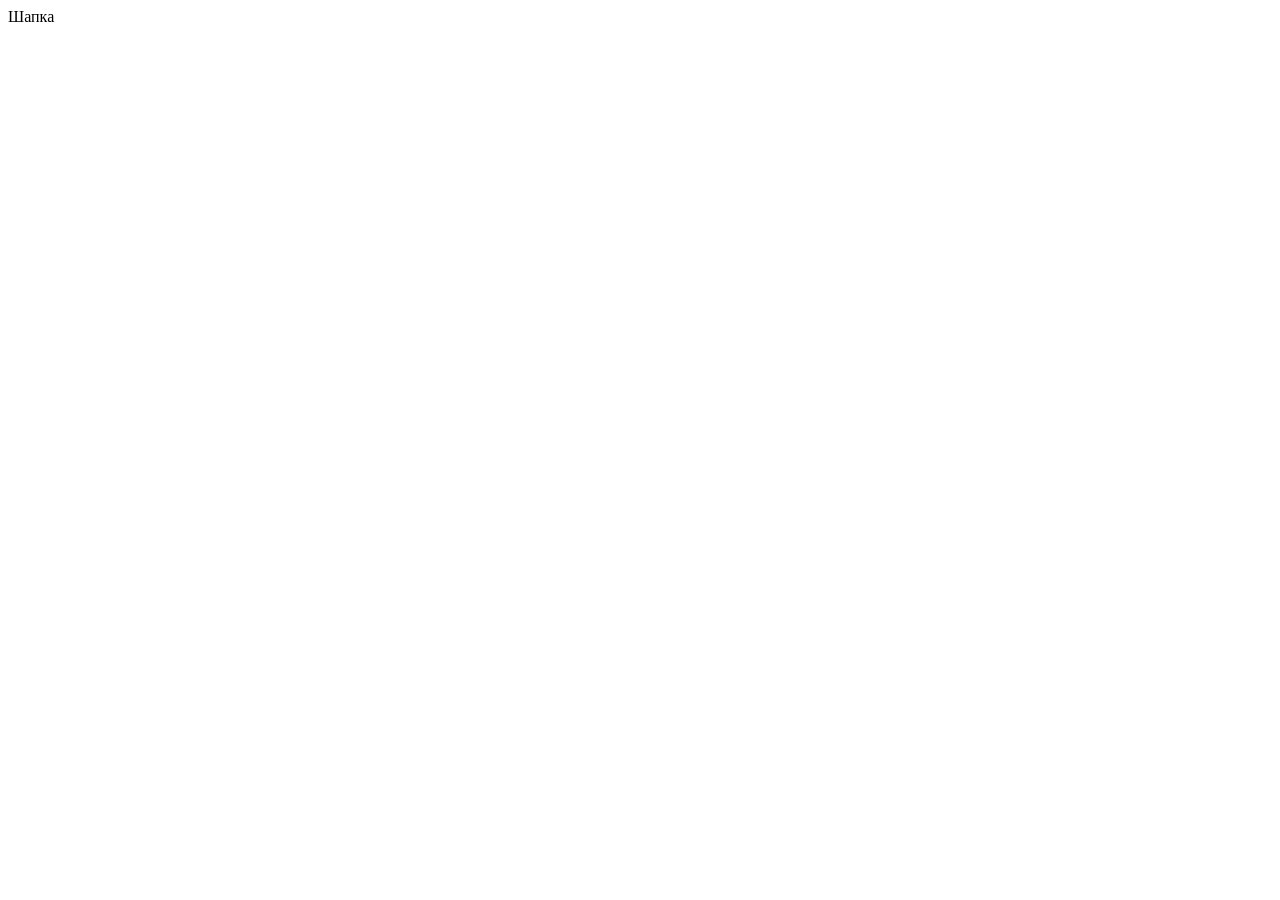
==== index.html @ 22975cb8 "Deploying to gh-pages from @ htmlacademy-adaptive/2275573-cat-energy-2@96f56afd178c882514e08b8590dfd" ====
<!DOCTYPE html><html class="page" lang="ru"><head><meta charset="UTF-8"><title>Название проекта</title><meta name="viewport" content="width=device-width,initial-scale=1"><link rel="stylesheet" href="styles/styles.css"><script src="scripts/index.js" defer="defer"></script></head><body class="page__body"><header class="header">Шапка</header></body></html>
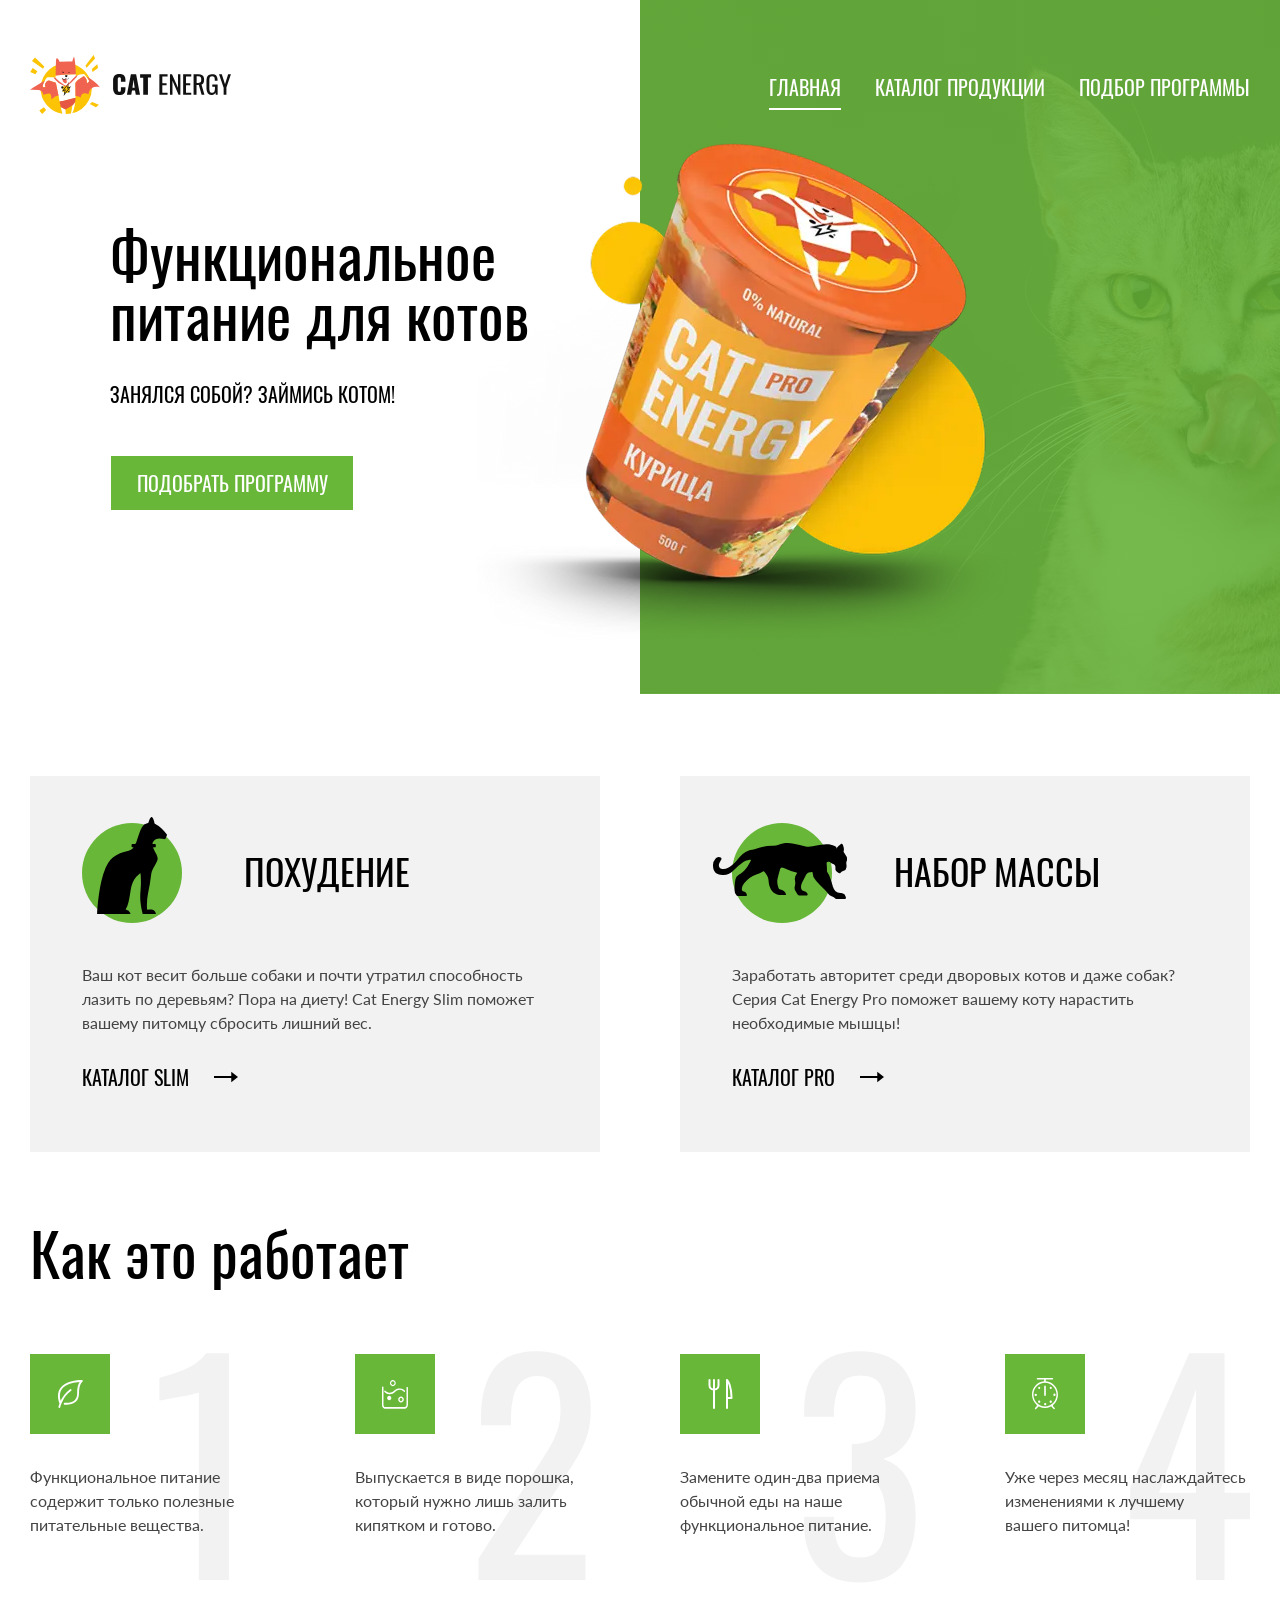
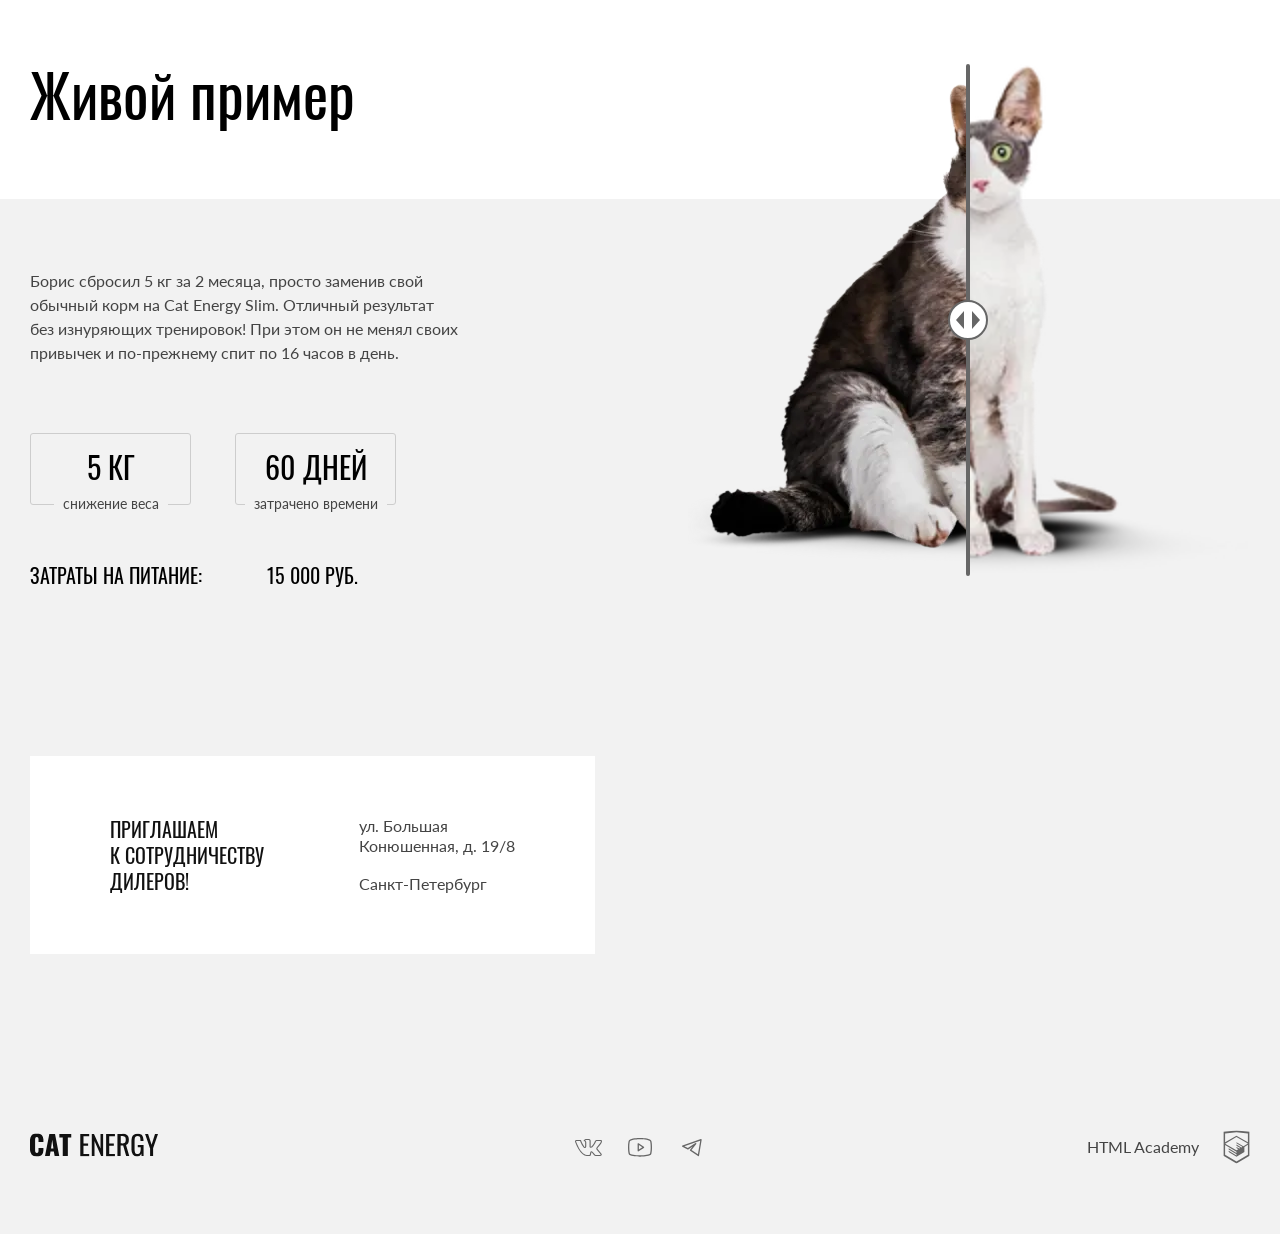
==== commit 2ee8eedc: "Deploying to gh-pages from @ htmlacademy-adaptive/2275573-cat-energy-2@a8faa66375089d0384aa6e190bd3f" ====
--- a/index.html
+++ b/index.html
@@ -1 +1 @@
-<!DOCTYPE html><html class="page" lang="ru"><head><meta charset="UTF-8"><title>Название проекта</title><meta name="viewport" content="width=device-width,initial-scale=1"><link rel="stylesheet" href="styles/styles.css"><script src="scripts/index.js" defer="defer"></script></head><body class="page__body"><header class="header">Шапка</header></body></html>+<!DOCTYPE html><html class="page" lang="ru"><head><meta charset="UTF-8"><title>Кэт энерджи</title><meta name="viewport" content="width=device-width,initial-scale=1"><link rel="icon" href="favicon.ico" type="image/x-icon"><link rel="icon" href="favicons/icon.svg" type="image/svg+xml"><link rel="apple-touch-icon" href="favicons/apple.png"><link rel="manifest" href="manifest.webmanifest"><link rel="preload" href="fonts/lato/Lato-Regular.woff2" as="font" type="font/woff2" crossorigin="anonymous"><link rel="preload" href="fonts/oswald/oswaldregular.woff2" as="font" type="font/woff2" crossorigin="anonymous"><link rel="stylesheet" href="styles/styles.css"><script src="https://api-maps.yandex.ru/2.1/?apikey=b741650d-aeca-472d-a761-ce8550b60bb1&lang=ru_RU" defer="defer"></script><script src="scripts/index.js" defer="defer"></script></head><body class="page__body"><header class="header container"><a class="header__logo logo" href="index.html" aria-current="page"><picture><source media="(min-width:1280px)" srcset="./images/logo-desktop.svg" width="70" height="59" type="image/svg+xml"><source media="(min-width:768px)" srcset="./images/logo-tablet.svg" width="60" height="50" type="image/svg+xml"><img class="logo__img" src="./images/logo-mobile.svg" width="33" height="38" alt="Логотип"></picture><picture><source media="(min-width:768px)" srcset="./images/logo-text-tablet.svg" width="101" height="18" type="image/svg+xml"><img class="logo__text" src="./images/logo-text-mobile.svg" width="101" height="18" lang="en" alt="Cat Energy"></picture></a><nav class="header__nav nav nav--nojs"><button class="nav__toggle" type="button"><span class="visually-hidden">Открыть/закрыть меню</span></button><ul class="nav__list"><li class="nav__item"><a class="nav__link nav__link--light nav__link--current" href="#">Главная</a></li><li class="nav__item"><a class="nav__link nav__link--light" href="catalog.html">Каталог продукции</a></li><li class="nav__item"><a class="nav__link nav__link--light" href="selection.html">Подбор программы</a></li></ul></nav></header><main class="page__main main"><section class="main__promo promo"><div class="promo__wrapper container"><h1 class="promo__title">Функциональное<br>питание для котов</h1><p class="promo__slogan">Занялся собой? Займись котом!</p><picture><source media="(min-width:1280px)" srcset="./images/promo/promo-desktop@1x.webp, ./images/promo/promo-desktop@2x.webp 2x" width="552" height="499" type="image/webp"><source media="(min-width:1280px)" srcset="./images/promo/promo-desktop@1x.png, ./images/promo/promo-desktop@2x.png 2x" width="552" height="499" type="image/png"><source media="(min-width:768px)" srcset="./images/promo/promo-tablet@1x.webp, ./images/promo/promo-tablet@2x.webp 2x" width="709" height="609" type="image/webp"><source media="(min-width:768px)" srcset="./images/promo/promo-tablet@1x.png, ./images/promo/promo-tablet@2x.png 2x" width="709" height="609" type="image/png"><source srcset="./images/promo/promo-mobile@1x.webp, ./images/promo/promo-mobile@2x.webp 2x" type="image/webp" width="280" height="270"><img class="promo__img" src="./images/promo/promo-mobile@1x.png" srcset="./images/promo/promo-mobile@2x.png 2x" width="280" height="270" alt="Пример продукции Cat Energy: баночка со вкусом курицы"></picture><a class="promo__link button button--primary" href="#">Подобрать программу</a></div></section><section class="main__programs programs container"><h2 class="visually-hidden">Типы программ питания</h2><ul class="programs__list"><li class="programs__item programs__item--slim"><h3 class="programs__title">Похудение</h3><p class="programs__description">Ваш кот весит больше собаки и почти утратил способность лазить по деревьям? Пора на диету! Cat Energy Slim поможет вашему питомцу сбросить лишний вес.</p><a class="programs__link" href="#">Каталог Slim</a></li><li class="programs__item programs__item--pro"><h3 class="programs__title">Набор массы</h3><p class="programs__description">Заработать авторитет среди дворовых котов и даже собак? Серия Cat Energy Pro поможет вашему коту нарастить необходимые мышцы!</p><a class="programs__link" href="#">Каталог Pro</a></li></ul></section><section class="main__features features container"><h2 class="features__title">Как это работает</h2><ul class="features__list"><li class="features__item features__item--nutrition">Функциональное питание содержит только полезные питательные вещества.</li><li class="features__item features__item--cooking">Выпускается в виде порошка, который нужно лишь залить кипятком и готово.</li><li class="features__item features__item--usage">Замените один-два приема обычной еды на наше функциональное питание.</li><li class="features__item features__item--time">Уже через месяц наслаждайтесь изменениями к лучшему вашего&nbsp;питомца!</li></ul></section><section class="main__example example"><div class="example__container container"><h2 class="example__title">Живой пример</h2><p class="example__text">Борис сбросил 5 кг за 2 месяца, просто заменив свой обычный корм на Cat Energy Slim. Отличный результат без&nbsp;изнуряющих тренировок! При этом он не менял своих привычек и по-прежнему спит по 16 часов в день.</p><div class="example__wrapper"><dl class="example__list"><div class="example__statistics-wrapper"><dt class="example__number">5 кг</dt><dd class="example__description">снижение веса</dd></div><div class="example__statistics-wrapper"><dt class="example__number">60 дней</dt><dd class="example__description">затрачено времени</dd></div></dl><p class="example__cost">Затраты на питание: <span class="example__cost-value">15 000 руб.</span></p></div><div class="example__slider slider"><div class="slider__block slider__block--before"><picture><source media="(min-width:768px)" srcset="./images/slider/before-tablet@1x.webp, ./images/slider/before-tablet@2x.webp 2x" width="560" height="512" type="image/webp"><source media="(min-width:768px)" srcset="./images/slider/before-tablet@1x.png, ./images/slider/before-tablet@2x.png 2x" width="560" height="512" type="image/png"><source srcset="./images/slider/before-mobile@1x.webp, ./images/slider/before-mobile@2x.webp 2x" type="image/webp" width="280" height="256"><img class="slider__img slider__img--before" src="./images/slider/before-mobile@1x.png" srcset="./images/slider/before-mobile@2x.png 2x" width="280" height="256" alt="Кот до начала приема Cat energy" loading="lazy"></picture></div><div class="slider__block slider__block--after"><picture><source media="(min-width:768px)" srcset="./images/slider/after-tablet@1x.webp, ./images/slider/after-tablet@2x.webp 2x" width="560" height="512" type="image/webp"><source media="(min-width:768px)" srcset="./images/slider/after-tablet@1x.png, ./images/slider/after-tablet@2x.png 2x" width="560" height="512" type="image/png"><source srcset="./images/slider/after-mobile@1x.webp, ./images/slider/after-mobile@2x.webp 2x" type="image/webp"><img class="slider__img slider__img--after" src="./images/slider/after-mobile@1x.png" srcset="./images/slider/after-mobile@2x.png 2x" width="280" height="256" alt="Кот после приема Cat energy" loading="lazy"></picture></div><button class="slider__range" type="button"><span class="visually-hidden">Ползунок слайдера</span></button></div></div></section></main><footer class="footer"><div class="footer__contacts contacts"><div class="contacts__wrapper"><h2 class="contacts__title">Приглашаем к&nbsp;сотрудничеству дилеров!</h2><address class="contacts__address">ул. Большая Конюшенная,&nbsp;д.&nbsp;19/8 <span>Санкт-Петербург</span></address></div><div class="contacts__map" id="map"><noscript><picture><source media="(min-width:1280px)" srcset="./images/maps/maps-desktop@1x.webp, ./images/maps/maps-desktop@2x.webp 2x" width="1440" height="400" type="image/webp"><source media="(min-width:1280px)" srcset="./images/maps/maps-desktop@1x.jpg, ./images/maps/maps-desktop@2x.jpg 2x" width="1440" height="400" type="image/jpeg"><source media="(min-width:660px)" srcset="./images/maps/maps-tablet@1x.webp, ./images/maps/maps-tablet@2x.webp 2x" width="768" height="400" type="image/webp"><source media="(min-width:660px)" srcset="./images/maps/maps-tablet@1x.jpg, ./images/maps/maps-tablet@2x.jpg 2x" width="768" height="400" type="image/jpeg"><source srcset="./images/maps/maps-mobile@1x.webp, ./images/maps/maps-mobile@2x.webp 2x" type="image/webp" width="320" height="362"><img class="contacts__map-img" src="./images/maps/maps-mobile@1x.jpg" srcset="./images/maps/maps-mobile@2x.jpg 2x" width="320" height="362" alt="Карта" loading="lazy"></picture></noscript></div></div><div class="footer__wrapper container"><a class="footer__logo logo" href="index.html" aria-current="page"><img class="logo__text logo__text--footer" src="./images/logo-text-mobile.svg" width="128" height="24" alt="Cat Energy"></a><ul class="footer__social social"><li class="social__item"><a class="social__link social__link--vk" href="https://vk.com/htmlacademy" target="_blank" rel="noreferrer noopener"><span class="visually-hidden">Наша группа Вконтакте</span></a></li><li class="social__item"><a class="social__link social__link--youtube" href="https://www.youtube.com/user/htmlacademyru" target="_blank" rel="noreferrer noopener"><span class="visually-hidden">Наш канал на Youtube</span></a></li><li class="social__item"><a class="social__link social__link--telegram" href="https://t.me/htmlacademy" target="_blank" rel="noreferrer noopener"><span class="visually-hidden">Наша группа Telegram</span></a></li></ul><a class="footer__developer" href="https://htmlacademy.ru/intensive/adaptive" target="_blank" rel="noreferrer noopener"><span class="footer__developer-text">HTML Academy</span></a></div></footer></body></html>
--- a/styles/styles.css
+++ b/styles/styles.css
@@ -0,0 +1 @@
+*,:before,:after{box-sizing:border-box}@font-face{font-family:Lato;font-weight:400;font-style:normal;font-display:swap;src:url(../fonts/lato/Lato-Regular.woff2)format("woff2")}@font-face{font-family:Oswald;font-weight:400;font-style:normal;font-display:swap;src:url(../fonts/oswald/oswaldregular.woff2)format("woff2")}.visually-hidden{white-space:nowrap;clip:rect(0 0 0 0);-webkit-clip-path:inset(100%);clip-path:inset(100%);border:0;width:1px;height:1px;margin:-1px;padding:0;position:absolute;overflow:hidden}.container{padding-inline:20px}@media (width>=768px){.container{padding-inline:30px}}@media (width>=1280px){.container{max-width:1280px;margin:0 auto}}@media (width>=768px){.container--inner{padding-inline:70px}}@media (width>=1280px){.container--inner{max-width:1220px;padding-inline:0}}.button{text-align:center;text-transform:uppercase;border:none;padding:10px 30px;font-family:Oswald,Arial,sans-serif;font-size:16px;line-height:20px;text-decoration:none;display:block}.button:disabled{opacity:.3;pointer-events:none}.button--primary{color:#fff;background-color:#68b738}.button--primary:hover,.button--primary:focus{background-color:#5eaa2f}.button--primary:active{color:#ffffff4d}.button--secondary{color:#444;background-color:#f2f2f2}.button--secondary:hover,.button--secondary:focus{background-color:#ebebeb}.button--secondary:active{color:#444444b3}.inner-title{color:#000;font-family:Oswald,Arial,sans-serif;font-size:36px;font-weight:400;line-height:36px}@media (width>=768px){.inner-title{font-size:60px;line-height:60px}}.title-decor{color:#000;background-color:#fff;width:-moz-fit-content;width:fit-content;padding-right:40px;font-family:Oswald,Arial,sans-serif;font-size:24px;font-weight:400;line-height:24px;position:relative}@media (width<=767px){.title-decor{box-shadow:-40px 0 #fff}}@media (width>=768px){.title-decor{padding-left:40px;font-size:32px;line-height:32px}}@media (width>=1280px){.title-decor{padding-left:0;font-size:40px;line-height:40px;box-shadow:-40px 0 #fff}}.title-decor:before{content:"";z-index:-1;background-color:#68b738;width:100vw;height:2px;position:absolute;top:50%;right:0;transform:translateY(-50%);box-shadow:100vw 0 #68b738}.page{height:100%}.page__body{color:#444;background-color:#fff;flex-direction:column;min-width:320px;min-height:100vh;margin:0 auto;font-family:Lato,Arial,sans-serif;font-size:14px;font-weight:400;line-height:18px;display:flex}.page__main{flex-grow:1}@media (width<=1279px){.page__main{overflow:hidden}}.header{padding-top:13px}@media (width>=768px){.header{justify-content:space-between;align-items:flex-start;width:100%;padding-top:27px;display:flex}}@media (width>=1280px){.header{padding-top:55px}}.header__logo{gap:56px;padding-bottom:10px;display:flex}@media (width>=768px){.header__logo{gap:13px}.header__nav{width:65%;margin-right:4px}}@media (width>=1280px){.header__nav{width:50%;margin-right:0}}@media (width<=767px){.header--inner{position:relative}.header--inner:after{content:"";background-color:#d9d9d9;width:100%;height:1px;display:block;position:absolute;bottom:-1px;left:0}}.header--inner:has(.nav--nojs):after{display:none}@media (width<=767px){.header--inner .logo__text{margin-top:5px}}.logo{align-items:center}.logo:hover,.logo:focus{opacity:.8}.logo:active{opacity:.6}.logo__img{width:33px;height:38px}@media (width>=768px){.logo__img{width:60px;height:50px}}@media (width>=1280px){.logo__img{width:70px;height:59px}}.logo__text{width:101px;height:18px}@media (width>=1280px){.logo__text{width:118px;height:21px}}.logo__text--footer{width:128px;height:24px}@media (width<=767px){.nav--nojs .nav-toggle{visibility:hidden}.nav--nojs .nav-list{display:block}}.nav__toggle{cursor:pointer;background-color:#fff;background-image:url(../icons/stack.svg#menu-open-icon);background-position:50%;background-repeat:no-repeat;border:none;width:24px;height:24px;transition:opacity .3s;position:absolute;top:20px;right:20px}.nav__toggle:hover{opacity:.7}@media (width>=768px){.nav__toggle{display:none}}.nav__toggle--active{background-image:url(../icons/stack.svg#menu-close-icon);background-size:18px 18px;top:19px;right:17px}.nav__list{width:100%;margin:0;padding:0;list-style:none;display:none}@media (width<=767px){.nav__list--opened{z-index:1;background-color:#fff;display:block;position:absolute;left:0}}@media (width>=768px){.nav__list{flex-wrap:wrap;justify-content:flex-end;gap:10px 34px;display:flex}}.nav__item{text-align:center;position:relative}@media (width<=767px){.nav__item{border-top:1px solid #e6e6e6}.nav__item:last-child{border-bottom:1px solid #e6e6e6}}.nav__link{color:#000;text-transform:uppercase;padding:21px 20px 24px;font-family:Oswald,Arial,sans-serif;font-size:20px;line-height:20px;text-decoration:none;display:block}.nav__link:hover,.nav__link:focus-within{opacity:.6}.nav__link:active{opacity:.3}@media (width>=768px){.nav__link{padding:12px 0;font-size:18px;line-height:24px}.nav__link--current:after{content:"";background-color:#68b738;width:100%;height:2px;display:block;position:absolute;bottom:2px}}@media (width>=1280px){.nav__link{color:#000;padding:17px 0 10px;font-size:20px;line-height:30px}.nav__link--light{color:#fff}.nav__link--light:after{background-color:#fff}}.main__promo{margin-bottom:20px}@media (width>=1280px){.main__promo{margin-bottom:82px}}.main__programs{margin-bottom:20px}@media (width>=768px){.main__programs{margin-bottom:45px}}@media (width>=1280px){.main__programs{margin-bottom:40px}.main__features{margin-bottom:69px}}.promo{background-image:-webkit-linear-gradient(#68b738d9 0% 100%),-webkit-image-set(url(../images/promo/promo-bg-mobile@1x.webp) 1x type("image/webp"),url(../images/promo/promo-bg-mobile@2x.webp) 2x type("image/webp"),url(../images/promo/promo-bg-mobile@1x.jpg) 1x type("image/jpeg"),url(../images/promo/promo-bg-mobile@2x.jpg) 2x type("image/jpeg")),-webkit-linear-gradient(90deg,#4f4f55 50%,#343437 100%);background-image:linear-gradient(#68b738d9 0% 100%),image-set("../images/promo/promo-bg-mobile@1x.webp" 1x type("image/webp"),"../images/promo/promo-bg-mobile@2x.webp" 2x type("image/webp"),"../images/promo/promo-bg-mobile@1x.jpg" 1x type("image/jpeg"),"../images/promo/promo-bg-mobile@2x.jpg" 2x type("image/jpeg")),linear-gradient(90deg,#4f4f55 50%,#343437 100%);background-position:0 0,top,0 0;background-repeat:no-repeat;background-size:100% 63%,320px 302px,100% 63%}@media (width>=768px){.promo{background-image:none}}@media (width>=1280px){.promo:before{content:"";z-index:-1;background-image:-webkit-linear-gradient(#68b738d9 0% 100%),-webkit-image-set(url(../images/promo/promo-bg-desktop@1x.webp) 1x type("image/webp"),url(../images/promo/promo-bg-desktop@2x.webp) 2x type("image/webp"),url(../images/promo/promo-bg-desktop@1x.jpg) 1x type("image/jpeg"),url(../images/promo/promo-bg-desktop@2x.jpg) 2x type("image/jpeg")),-webkit-linear-gradient(#313134 50%,#343438 100%);background-image:linear-gradient(#68b738d9 0% 100%),image-set("../images/promo/promo-bg-desktop@1x.webp" 1x type("image/webp"),"../images/promo/promo-bg-desktop@2x.webp" 2x type("image/webp"),"../images/promo/promo-bg-desktop@1x.jpg" 1x type("image/jpeg"),"../images/promo/promo-bg-desktop@2x.jpg" 2x type("image/jpeg")),linear-gradient(#313134 50%,#343438 100%);background-position:0 0;background-repeat:no-repeat;min-width:50%;min-height:694px;display:block;position:absolute;top:0;left:50%}}.promo__wrapper{text-align:center;padding-top:27px;position:relative}@media (width>=768px){.promo__wrapper{width:708px;margin:0 auto;padding:49px 0 505px}}@media (width>=1280px){.promo__wrapper{width:1220px;margin:0 auto;padding:96px 0 183px}}.promo__title{color:#fff;margin:0 0 25px;font-family:Oswald,Arial,sans-serif;font-size:36px;font-weight:400;line-height:36px}@media (width>=768px){.promo__title{color:#000;text-align:left;margin-bottom:40px;padding:0 90px;font-size:60px;line-height:60px}}@media (width>=1280px){.promo__title{padding:0 55% 0 80px}}.promo__slogan{color:#fff;text-transform:uppercase;margin:0 0 31px;font-family:Oswald,Arial,sans-serif;font-size:14px;line-height:14px}@media (width>=768px){.promo__slogan{color:#000;text-align:left;margin-bottom:51px;padding:0 90px;font-size:20px;line-height:20px}}@media (width>=1280px){.promo__slogan{margin-bottom:52px;padding:0 55% 0 80px}}.promo__img{object-fit:contain;width:280px;height:270px;margin:0 auto;display:block}@media (width>=768px){.promo__img{z-index:-1;width:709px;height:609px;position:absolute;bottom:-20px}}@media (width>=1280px){.promo__img{z-index:1;width:552px;height:499px;top:15px;right:221px}}.promo__link{width:100%;padding:10px 50px}@media (width>=768px){.promo__link{width:242px;margin-bottom:1px;margin-left:90px;padding:14px 25px;font-size:20px;line-height:26px}}@media (width>=1280px){.promo__link{margin-left:81px}}.programs__list{margin:0;padding:0;list-style:none}@media (width>=1280px){.programs__list{grid-template-columns:1fr 1fr;gap:80px;display:grid}}.programs__item{background-color:#f2f2f2;margin:0 auto 20px;padding:30px 20px 18px;position:relative}@media (width>=1280px){.programs__item{flex-direction:column;display:flex}}.programs__item--slim:before{content:"";background-color:#68b738;border-radius:50%;width:50px;height:50px;display:block;position:absolute}.programs__item--slim:after{content:"";background-image:url(../icons/stack.svg#cat-slim);background-position:50%;background-repeat:no-repeat;width:36px;height:50px;display:block;position:absolute}.programs__item--pro:before{content:"";background-color:#68b738;border-radius:50%;width:50px;height:50px;display:block;position:absolute}.programs__item--pro:after{content:"";background-image:url(../icons/stack.svg#cat-pro);background-position:50%;background-repeat:no-repeat;width:67px;height:28px;display:block;position:absolute}@media (width<=767px){.programs__item--slim:before{top:24px;left:20px}.programs__item--slim:after{top:21px;left:27px}.programs__item--pro:before{top:24px;left:21px}.programs__item--pro:after{top:35px;left:12px}}@media (width>=768px){.programs__item{margin:0 0 30px;padding:77px 45% 53px 53px}.programs__item--slim:before{width:200px;height:200px;top:92px;right:63px}.programs__item--slim:after{width:140px;height:194px;top:81px;right:93px}.programs__item--pro:before{width:200px;height:200px;top:91px;right:63px}.programs__item--pro:after{width:268px;height:112px;top:135px;right:29px}}@media (width>=1280px){.programs__item{margin-bottom:30px;padding:77px 61px 55px 52px}.programs__item--slim:before{width:100px;height:100px;top:47px;left:52px}.programs__item--slim:after{width:70px;height:97px;top:41px;left:67px}.programs__item--pro:before{width:100px;height:100px;top:47px;left:52px}.programs__item--pro:after{width:134px;height:56px;top:67px;left:33px}}.programs__title{color:#000;text-transform:uppercase;margin:0 0 29px;padding-left:70px;font-family:Oswald,Arial,sans-serif;font-size:24px;font-weight:400;line-height:37px}@media (width>=768px){.programs__title{margin-bottom:25px;padding:0;font-size:36px;line-height:36px}}@media (width>=1280px){.programs__title{margin-bottom:58px;padding-left:162px}}.programs__description{min-height:90px;margin-bottom:42px;position:relative}@media (width<=767px){.programs__description:after{content:"";background-color:#d9d9d9;width:100%;height:1px;position:absolute;bottom:-24px;left:0}}@media (width>=768px){.programs__description{min-height:96px;margin-bottom:50px;font-size:16px;line-height:24px}}@media (width>=1280px){.programs__description{flex-grow:1;min-height:auto;margin-bottom:27px}}.programs__link{color:#000;text-transform:uppercase;align-items:center;column-gap:17px;margin-bottom:5px;font-family:Oswald,Arial,sans-serif;font-size:16px;line-height:16px;text-decoration:none;display:flex}.programs__link:after{content:"";background-image:url(../icons/stack.svg#icon-arrow);background-position:100%;background-repeat:no-repeat;background-size:32px 12px;width:24px;height:12px;transition:width .2s;display:block}.programs__link:hover:after{width:32px}.programs__link:active{opacity:.3}.programs__link:active:after{width:32px}@media (width>=768px){.programs__link{column-gap:25px;font-size:20px;line-height:30px}}.features{padding-bottom:50px}@media (width>=768px){.features{border-bottom:1px solid #eaeaea;padding-bottom:46px}}@media (width>=1280px){.features{border-bottom:none;width:1280px;padding-bottom:0}}.features__title{color:#000;margin:0 0 39px;font-family:Oswald,Arial,sans-serif;font-size:36px;font-weight:400;line-height:40px}@media (width>=768px){.features__title{margin-bottom:32px;font-size:60px;line-height:60px}}.features__list{flex-direction:column;gap:20px;margin:0;padding:0;list-style:none;display:flex}@media (width>=768px){.features__list{counter-reset:features__item 0;grid-template-columns:49% 46%;gap:37px;display:grid}}@media (width>=1280px){.features__list{grid-template-columns:repeat(4,325px);gap:0}}.features__item{align-items:center;gap:20px;display:flex;position:relative}.features__item:before{content:"";background-color:#68b738;background-position:50%;background-repeat:no-repeat;flex-shrink:0;width:60px;height:60px;display:block}@media (width>=768px){.features__item{counter-increment:features__item 1;max-width:250px;padding-top:40px;padding-bottom:57px;font-size:16px;line-height:24px;display:block}.features__item:before{width:80px;height:80px;margin-bottom:31px}.features__item:after{content:counter(features__item);color:#f2f2f2;z-index:-1;font-family:Oswald,Arial,sans-serif;font-size:280px;line-height:280px;position:absolute;top:0;right:0}.features__item--nutrition{width:227px}.features__item--cooking{width:246px}.features__item--usage{width:247px}.features__item--time{width:249px}}.features__item--nutrition:before{background-image:url(../icons/stack.svg#icon-leaf);background-size:30px 32px}.features__item--cooking:before{background-image:url(../icons/stack.svg#icon-water);background-size:26px 29px}.features__item--usage:before{background-image:url(../icons/stack.svg#icon-eat);background-size:25px 30px}.features__item--time:before{background-image:url(../icons/stack.svg#icon-watch);background-size:26px 50px}.example{background-color:#eaeaea;padding-block:25px 40px}@media (width>=768px){.example{background-image:linear-gradient(0deg,#eaeaea 462px,#fff 462px 100%);padding-block:45px 100px}}@media (width>=1280px){.example{background-image:linear-gradient(#fff 136px,#f2f2f2 136px 100%);padding-block:0 55px}}.example__container{position:relative}.example__title{color:#000;margin:0 0 40px;font-family:Oswald,Arial,sans-serif;font-size:36px;font-weight:400;line-height:40px}@media (width>=768px){.example__title{margin-bottom:60px;font-size:60px;line-height:60px}}@media (width>=1280px){.example__title{width:50%;margin-bottom:146px}}.example__text{min-height:108px;margin:0 0 20px}@media (width>=768px){.example__text{min-height:72px;margin-bottom:55px;font-size:16px;line-height:24px}}@media (width>=1280px){.example__text{max-width:436px;margin-bottom:68px}}.example__wrapper{margin-bottom:20px}@media (width>=768px) and (width<=1279px){.example__wrapper{flex-wrap:wrap;justify-content:space-between;margin-bottom:87px;display:flex}}.example__list{text-align:center;flex-wrap:wrap;justify-content:space-between;gap:32px;width:280px;margin-bottom:10px;display:flex}@media (width>=768px){.example__list{gap:44px;width:auto;margin:0}}@media (width>=1280px){.example__list{gap:40px;width:366px;margin-bottom:42px}}.example__item{text-align:center}.example__number{color:#000;text-transform:uppercase;border:1px solid #cdcdcd;border-radius:3px;width:124px;min-height:56px;padding:14px 15px;font-family:Oswald,Arial,sans-serif;font-size:24px;line-height:24px}@media (width>=768px){.example__number{width:161px;min-height:72px;font-size:30px;line-height:37px}}.example__description{text-align:center;background-color:#eaeaea;width:min-content;margin:0 auto;padding:0 16px;font-size:12px;line-height:12px;position:relative;top:-10px}@media (width>=768px){.example__description{background-color:#fff;width:auto;max-width:145px;padding:0 9px;font-size:14px;line-height:14px;display:inline-block}}@media (width>=1280px){.example__description{background-color:#f2f2f2}}.example__cost{color:#000;text-transform:uppercase;text-align:center;width:100%;margin:0;font-family:Oswald,Arial,sans-serif;font-size:14px;line-height:20px}@media (width>=768px){.example__cost{text-align:right;width:45%;padding-top:12px;font-size:20px}}@media (width>=1280px){.example__cost{text-align:start;max-width:50%;padding:0;font-size:20px}}@media (width>=768px){.example__cost-value{margin-top:9px;display:block}}@media (width>=1280px){.example__cost-value{margin-left:60px;display:inline}}.example__slider{width:280px;height:256px;margin:0 auto;position:relative}@media (width>=768px){.example__slider{width:560px;height:512px}}@media (width>=1280px){.example__slider{position:absolute;top:1px;right:32px}}.slider__range{color:#666;background-color:currentColor;border:none;border-radius:2px;width:4px;height:100%;padding:0;transition-property:background-color,opacity;transition-duration:.2s;position:absolute;top:0;left:50%;transform:translate(-50%)}.slider__range:before{content:"";background-color:#fff;border:2px solid;border-radius:50%;width:40px;height:40px;transition-property:border-color;transition-duration:.2s;position:absolute;top:50%;left:50%;transform:translate(-50%)translateY(-50%)}.slider__range:after{content:"";cursor:grab;background-color:currentColor;width:40px;height:40px;transition-property:background-color;transition-duration:.2s;position:absolute;top:50%;left:50%;transform:translate(-50%)translateY(-50%);-webkit-mask-image:url(../icons/stack.svg#slider-icon);mask-image:url(../icons/stack.svg#slider-icon);-webkit-mask-position:50%;mask-position:50%;-webkit-mask-size:24px 18px;mask-size:24px 18px;-webkit-mask-repeat:no-repeat;mask-repeat:no-repeat}.slider__range:hover,.slider__range:focus{color:#68b738}.slider__range:active{opacity:.6}.slider__range:disabled{opacity:.5;pointer-events:none}.slider__block{position:absolute;top:0;left:0}.slider__block--before{-webkit-clip-path:inset(0 50% 0 0);clip-path:inset(0 50% 0 0)}.slider__block--after{-webkit-clip-path:inset(0 0 0 50%);clip-path:inset(0 0 0 50%)}.contacts{position:relative}@media (width>=1280px){.contacts{grid-template-rows:96px 1fr 106px;grid-template-columns:1fr 1220px 1fr;display:grid}}.contacts__wrapper{background-color:#fff;grid-template-columns:1fr 1fr;min-height:60px;padding:26px 20px;display:grid}@media (width>=768px){.contacts__wrapper{column-gap:300px;min-height:80px;padding:61px 70px}}@media (width>=1280px){.contacts__wrapper{z-index:1;grid-area:2/2/3/3;align-self:center;column-gap:86px;width:565px;padding:60px 80px}}.contacts__wrapper--inner{background-color:#f2f2f2}@media (width>=1280px){.contacts__wrapper--inner{background-color:#fff}}.contacts__title{color:#111;text-transform:uppercase;width:140px;margin:0;font-family:Oswald,Arial,sans-serif;font-size:16px;font-weight:400;line-height:20px}@media (width>=768px){.contacts__title{width:163px;font-size:20px;line-height:26px}}.contacts__address{width:140px;font-size:14px;font-style:normal;line-height:20px}@media (width>=768px){.contacts__address{text-align:right;width:165px;font-size:16px;line-height:20px}}@media (width>=1280px){.contacts__address{text-align:start}}@media (width>=768px){.contacts__address span{margin-top:18px;display:inline-block}}.contacts__map{justify-content:center;height:362px;display:flex;position:relative;overflow:hidden}@media (width>=768px){.contacts__map{min-height:400px}}@media (width>=1280px){.contacts__map{grid-area:1/1/4/4;height:auto}}.contacts__map-img{object-fit:cover;width:100%;height:100%;display:block;position:absolute;top:50%;left:0;transform:translateY(-50%)}.social{padding:0;border-top:1px solid #d9d9d9;border-bottom:1px solid #d9d9d9;flex-wrap:wrap;justify-content:center;gap:24px;margin:0;padding-block:20px;list-style:none;display:flex}@media (width>=768px){.social{border:none;padding-block:0}}.social__link{width:28px;height:22px;display:block}.social__link:before{content:"";background-color:#666;width:100%;height:100%;display:block}.social__link:hover:before,.social__link:focus:before{background-color:#68b738}.social__link:active:before{opacity:.3}.social__link--vk:before{-webkit-mask-image:url(../icons/stack.svg#icon-vk);mask-image:url(../icons/stack.svg#icon-vk)}.social__link--telegram:before{-webkit-mask-image:url(../icons/stack.svg#icon-telegram);mask-image:url(../icons/stack.svg#icon-telegram)}.social__link--youtube:before{-webkit-mask-image:url(../icons/stack.svg#icon-youtube);mask-image:url(../icons/stack.svg#icon-youtube)}.footer{background-color:#f2f2f2}.footer__wrapper{padding-block:40px}@media (width>=768px){.footer__wrapper{flex-wrap:wrap;justify-content:space-between;align-items:center;min-height:38px;padding-block:57px;display:flex}}@media (width>=1280px){.footer__wrapper{padding-block:70px}}.footer__logo{width:128px;margin:0 auto 15px;display:block}@media (width>=768px){.footer__logo{margin:0 35px 0 0}}.footer__social{margin-bottom:19px}@media (width>=768px){.footer__social{max-width:250px;margin-bottom:0}}.footer__developer{color:inherit;flex-wrap:wrap;justify-content:space-between;align-items:center;width:100%;text-decoration:none;display:flex}@media (width>=768px){.footer__developer{width:163px}}.footer__developer:after{content:"";background-color:#666;width:27px;height:34px;display:block;-webkit-mask-image:url(../icons/stack.svg#logo-htmlacademy);mask-image:url(../icons/stack.svg#logo-htmlacademy)}.footer__developer:hover:after,.footer__developer:focus:after{background-color:#68b738}.footer__developer:active{opacity:.3}.footer__developer-text{font-size:16px;line-height:20px}.catalog__title{margin-block:28px 42px}@media (width>=768px){.catalog__title{margin-block:50px 166px}}@media (width>=1280px){.catalog__title{margin-block:60px 165px}}.catalog__list{margin:0;padding:0;list-style:none}@media (width>=768px){.catalog__list{grid-template-columns:1fr 1fr;gap:142px 58px;display:grid}}@media (width>=1280px){.catalog__list{grid-template-columns:repeat(4,1fr);gap:146px 80px}}.card{display:grid;position:relative}.card:after{content:"";z-index:-1;border:1px solid #cdcdcd;position:absolute;inset:-1px -50px 0}.card__link-img{justify-content:center;align-items:center;height:107px;transition:all .3s;display:flex}.card__link-img:hover .card__img{transform:scale(1.1)}.card__link-img:active .card__img{opacity:.3}@media (width>=768px){.card__link-img{height:210px}}.card__img{max-width:100%;height:auto}.card__link{text-decoration:none}.card__link:hover,.card__link:focus{opacity:.6}.card__link:active{opacity:.3}.card__title{color:#222;text-transform:uppercase;margin-top:0;font-family:Oswald,Arial,sans-serif;font-size:16px;font-weight:400;line-height:20px}@media (width>=768px){.card__title{font-size:20px;line-height:24px}}.card__details{margin:0;font-size:12px}@media (width>=768px){.card__details{font-size:16px;line-height:20px}}.card__details-block{justify-content:space-between;display:flex}.card__details-desc{margin-left:0}@media (width>=768px){.card__details-desc{margin-right:2px}}@media (width>=1280px){.card__details-desc{margin-right:1px}}.card__button{grid-column:-1/1}@media (width>=768px){.card__button{grid-column:auto}}.card--block{grid-template-columns:1fr 1fr;padding-block:21px 25px}@media (width>=768px){.card--block{background-color:#f2f2f2;grid-template-columns:1fr;padding:0 37px 40px 36px}}@media (width>=1280px){.card--block{padding:0 38px 39px}}.card--block:after{border:1px solid #ebebeb}@media (width>=768px){.card--block:after{display:none}.card--block .card__link-img{margin-top:-70px;margin-bottom:20px}}@media (width>=1280px){.card--block .card__link-img{margin-bottom:12px}}.card--block .card__title{max-width:95px;margin-bottom:14px;font-weight:400}@media (width>=768px){.card--block .card__title{text-align:center;margin-inline:auto;max-width:130px;margin-bottom:20px}}@media (width>=1280px){.card--block .card__title{margin-bottom:25px}}.card--block .card__details{line-height:16px}@media (width>=768px){.card--block .card__details{grid-template-rows:32px 32px 32px;line-height:20px;display:grid}}@media (width>=1280px){.card--block .card__details{grid-template-rows:30px 34px 33px}}@media (width>=768px){.card--block .card__details-block{border-bottom:1px solid #cdcdcd;margin-bottom:7px}}@media (width>=1280px){.card--block .card__details-block{margin-bottom:5px}}.card--block .card__button{align-self:end;margin-top:16px}@media (width>=768px){.card--block .card__button{margin-top:25px}}@media (width>=1280px){.card--block .card__button{margin-top:28px}}.card--special{text-align:center;padding-block:25px}@media (width>=768px){.card--special{grid-template-rows:auto 1fr auto;padding:50px 37px 40px}}.card--special:before{content:"";margin-inline:auto;background-image:url(../icons/stack.svg#icon-plus);width:30px;height:30px;margin-bottom:23px;display:inline-block}@media (width>=768px){.card--special:before{width:60px;height:60px;margin-bottom:49px}}@media (width>=1280px){.card--special:before{margin-bottom:40px}}.card--special:after{border:1px solid #cdcdcd}@media (width>=768px){.card--special:after{border:2px solid #f2f2f2;inset-inline:0}.card--special .card__content{max-width:170px;margin-inline:auto}.card--special .card__details{line-height:18px}}.card--special .card__title{margin-bottom:8px}@media (width>=768px){.card--special .card__title{margin-bottom:23px}}@media (width>=1280px){.card--special .card__title{margin-bottom:26px}}.card--special .card__button{margin-top:19px}.card--line{row-gap:15px;padding-block:12px 19px}@media (width>=768px){.card--line{padding:26px 39px 28px}}@media (width>=1280px){.card--line{grid-template-columns:1fr 244px;column-gap:20px;padding:16px 0;display:grid}}.card--line:after{border-inline-color:#0000;inset-inline:0}@media (width>=768px){.card--line:after{border:1px solid #cdcdcd}}@media (width>=1280px){.card--line:after{border-inline:none}}@media (width>=768px){.card--line .card__content{justify-content:space-between;align-items:baseline;display:flex}}@media (width>=1280px){.card--line .card__content{margin-top:9px}}.card--line .card__title{margin-bottom:10px}@media (width>=768px){.card--line .card__title{line-height:20px}}.card--line .card__details{font-size:14px;line-height:14px}@media (width>=768px){.card--line .card__details{text-align:right;grid-template-columns:1fr 51px;justify-items:end;gap:39px;font-size:16px;line-height:20px;display:grid}}@media (width>=1280px){.card--line .card__details{text-align:left;grid-template-columns:1fr 61px;justify-items:start;width:306px}}.additional{padding-block:24px 41px}@media (width>=768px){.additional{padding-block:73px 79px}}@media (width>=1280px){.additional{padding-block:71px 96px}.additional__content{grid-template-columns:1fr 245px;column-gap:80px;display:grid}}.additional__list{margin:0 0 35px;padding:0;list-style:none}@media (width>=768px){.additional__list{margin-bottom:70px}}@media (width>=1280px){.additional__list{margin-bottom:0}}.additional__title{margin-block:0 36px}@media (width>=768px){.additional__title{margin-bottom:81px}}@media (width>=1280px){.additional__title{margin-bottom:80px}}.additional__promo{text-align:center;color:#fff;background-color:#68b738;background-image:-webkit-linear-gradient(#68b738d9,#68b738d9),-webkit-image-set(url(../images/additional/additional-bg-mobile@1x.webp) 1x type("image/webp"),url(../images/additional/additional-bg-mobile@1x.jpg) 1x type("image/jpeg"),url(../images/additional/additional-bg-mobile@2x.webp) 2x type("image/webp"),url(../images/additional/additional-bg-mobile@2x.jpg) 2x type("image/jpeg")),-webkit-linear-gradient(90deg,#515055,#403f44);background-image:linear-gradient(#68b738d9,#68b738d9),image-set("../images/additional/additional-bg-mobile@1x.webp" 1x type("image/webp"),"../images/additional/additional-bg-mobile@1x.jpg" 1x type("image/jpeg"),"../images/additional/additional-bg-mobile@2x.webp" 2x type("image/webp"),"../images/additional/additional-bg-mobile@2x.jpg" 2x type("image/jpeg")),linear-gradient(90deg,#515055,#403f44);background-position:50%;background-repeat:no-repeat;background-size:cover;margin:0;padding:58px 58px 43px;font-size:16px;line-height:20px;display:block;position:relative}@media (width>=768px){.additional__promo{background-image:-webkit-linear-gradient(#68b738d9,#68b738d9),-webkit-image-set(url(../images/additional/additional-bg-tablet@1x.webp) 1x type("image/webp"),url(../images/additional/additional-bg-tablet@1x.jpg) 1x type("image/jpeg"),url(../images/additional/additional-bg-tablet@2x.webp) 2x type("image/webp"),url(../images/additional/additional-bg-tablet@2x.jpg) 2x type("image/jpeg")),-webkit-linear-gradient(90deg,#515055,#403f44);background-image:linear-gradient(#68b738d9,#68b738d9),image-set("../images/additional/additional-bg-tablet@1x.webp" 1x type("image/webp"),"../images/additional/additional-bg-tablet@1x.jpg" 1x type("image/jpeg"),"../images/additional/additional-bg-tablet@2x.webp" 2x type("image/webp"),"../images/additional/additional-bg-tablet@2x.jpg" 2x type("image/jpeg")),linear-gradient(90deg,#515055,#403f44);justify-content:space-between;align-items:center;padding:60px 125px 60px 79px;display:flex}}@media (width>=1280px){.additional__promo{background-image:-webkit-linear-gradient(#68b738d9,#68b738d9),-webkit-image-set(url(../images/additional/additional-bg-desktop@1x.webp) 1x type("image/webp"),url(../images/additional/additional-bg-desktop@1x.jpg) 1x type("image/jpeg"),url(../images/additional/additional-bg-desktop@2x.webp) 2x type("image/webp"),url(../images/additional/additional-bg-desktop@2x.jpg) 2x type("image/jpeg")),-webkit-linear-gradient(90deg,#515055,#403f44);background-image:linear-gradient(#68b738d9,#68b738d9),image-set("../images/additional/additional-bg-desktop@1x.webp" 1x type("image/webp"),"../images/additional/additional-bg-desktop@1x.jpg" 1x type("image/jpeg"),"../images/additional/additional-bg-desktop@2x.webp" 2x type("image/webp"),"../images/additional/additional-bg-desktop@2x.jpg" 2x type("image/jpeg")),linear-gradient(90deg,#515055,#403f44);padding:55px 42px 43px;display:block}}.additional__promo:before{content:"";background:currentColor;width:78px;height:80px;margin-inline:auto;display:block;-webkit-mask-image:url(../icons/stack.svg#icon-gift);mask-image:url(../icons/stack.svg#icon-gift)}@media (width>=768px){.additional__promo:before{margin-inline:0}}@media (width>=1280px){.additional__promo:before{margin-inline:auto;margin-bottom:50px}}.additional__promo-text{margin-top:47px;display:block}@media (width>=768px){.additional__promo-text{text-align:left;align-items:center;max-width:161px;margin-top:0}}@media (width>=1280px){.additional__promo-text{text-align:center}}.subscription{padding-bottom:40px;position:relative}@media (width>=768px){.subscription{padding-bottom:80px}}@media (width>=1280px){.subscription{padding-bottom:104px}}.subscription__title{margin:0 0 32px}@media (width>=768px){.subscription__title{margin-bottom:66px}}@media (width>=1280px){.subscription__title{margin-bottom:73px}}.subscription__text{color:#000;text-align:center;margin:0 0 24px;font-family:Oswald,Arial,sans-serif;font-size:16px;line-height:24px}@media (width>=768px){.subscription__text{max-width:90%;margin-inline:auto;font-size:24px;line-height:32px}.subscription__form{padding:0 38px}.form{justify-content:center;display:flex}}.form__input{text-transform:uppercase;color:inherit;z-index:1;background-color:#fff;border:1px solid #e7e7e7;width:100%;margin-bottom:16px;padding:12px;font-family:Oswald,Arial,sans-serif;font-size:20px;line-height:20px}.form__input::placeholder{color:inherit}.form__input:focus::placeholder{visibility:hidden}@media (width>=768px){.form__input{max-width:492px;margin-bottom:0}}.form__input:hover{outline:1px solid #cdcdcd}.form__input:focus{outline:2px solid #444}.form__input:disabled{opacity:.3;outline:1px solid #cdcdcd}.form__input:user-invalid{outline:2px solid #ff8282}.form__button{width:100%;padding:15px;font-size:20px;line-height:26px}@media (width>=768px){.form__button{max-width:256px}.selection__form{display:block}}.selection__title{margin-block:27px 37px}@media (width>=768px){.selection__title{margin-block:65px 54px}}@media (width>=1280px){.selection__title{margin-block:74px 55px}}.selection__description{color:#000;text-transform:uppercase;margin:0 0 39px;font-family:Oswald,Arial,sans-serif;font-size:14px;font-weight:400;line-height:18px}@media (width>=768px){.selection__description{margin-bottom:66px;font-size:20px;line-height:30px}}@media (width>=1280px){.selection__form-wrapper{flex-wrap:wrap;justify-content:center;align-items:flex-start;column-gap:80px;margin-bottom:50px;display:flex}}.selection__user-info{margin:0 0 9px;padding:0}@media (width>=768px){.selection__user-info{margin-bottom:50px}}@media (width>=1280px){.selection__user-info{width:570px;margin:0}}.selection__program-type{margin:0 0 26px;padding:0}@media (width>=768px){.selection__program-type{margin-bottom:65px}}@media (width>=1280px){.selection__program-type{width:512px;margin:0}}.selection__contacts-info{margin:0 0 8px;padding:0}@media (width>=768px){.selection__contacts-info{margin-bottom:45px}}@media (width>=1280px){.selection__contacts-info{margin-bottom:50px}}.selection__comments{margin:0 0 19px;padding:0}@media (width>=768px){.selection__comments{margin-bottom:61px}}.selection__extra{margin:0 0 20px;padding:0}@media (width>=768px){.selection__extra{margin-bottom:20px}}.selection__button-wrapper{margin:0 20px}@media (width>=768px){.selection__button-wrapper{flex-wrap:wrap;gap:60px;margin-bottom:60px;display:flex}}@media (width>=1280px){.selection__button-wrapper{gap:80px;margin-bottom:79px}}@media (width<=767px){.selection__button{width:100%}}@media (width>=768px){.selection__button{min-width:284px;min-height:54px;font-size:20px;line-height:26px}}@media (width>=1280px){.selection__button{min-width:570px}}.selection__footnote{display:block}@media (width<=767px){.selection__footnote{width:-moz-fit-content;width:fit-content;margin:21px auto 32px}}@media (width>=768px){.selection__footnote{font-size:16px}}.user-form{border:none}.user-form__label{color:#444;text-transform:uppercase;align-items:center;gap:13px;width:100%;margin-bottom:14px;font-family:Oswald,Arial,sans-serif;font-size:16px;font-weight:400;line-height:18px;display:flex}@media (width>=768px){.user-form__label{margin-bottom:20px;font-size:20px;line-height:30px}}.user-form__input{-webkit-appearance:textfield;appearance:textfield;flex-grow:1;width:auto;margin:0;padding:14px 9px 13px 16px;font-size:16px;line-height:18px}@media (width>=768px){.user-form__input{max-width:568px;padding:11px 20px;font-size:20px;line-height:30px}}@media (width>=1280px){.user-form__input{max-width:510px}}.user-form__input::-webkit-inner-spin-button{-webkit-appearance:none;appearance:none;margin:0}.user-form__input::-webkit-outer-spin-button{-webkit-appearance:none;appearance:none;margin:0}.program-form{border:none;padding:22px 0 6px;position:relative}.program-form:after{content:"";z-index:-1;border:1px solid #d9d9d9;position:absolute;inset:-1px -70px 0}@media (width>=768px){.program-form{padding:23px 27px 14px}.program-form:after{inset:0}}@media (width>=1280px){.program-form{padding:25px 28px 10px}.program-form:after{inset:-1px -32px 0}}.program-form__label{color:#444;text-transform:uppercase;align-items:center;column-gap:15px;margin-bottom:13px;font-family:Oswald,Arial,sans-serif;font-size:16px;font-weight:400;line-height:18px;display:flex;position:relative}@media (width>=768px){.program-form__label{column-gap:20px;font-size:20px;line-height:30px}}.program-form__label:has(.program-form__input:disabled){pointer-events:none;opacity:.3}.program-form__input{-webkit-appearance:none;appearance:none;background-color:#fff;border:1px solid #cdcdcd;border-radius:50%;flex-shrink:0;width:30px;height:30px;display:block}@media (width>=768px){.program-form__input{width:40px;height:40px}}.program-form__label:has(.program-form__input[type=radio]:checked):before{content:"";z-index:1;background-color:#fff;border:7px solid #68b738;border-radius:50%;position:absolute;top:11px;left:13px}@media (width>=768px){.program-form__label:has(.program-form__input[type=radio]:checked):before{border:10px solid #68b738;top:13px;left:15px}}.contacts-form{border:none}@media (width>=1280px){.contacts-form{flex-wrap:wrap;column-gap:80px;display:flex}}.contacts-form__title{margin-bottom:35px}@media (width>=768px){.contacts-form__title{margin-bottom:76px;font-size:36px}.contacts-form__title br{display:none}}.contacts-form__label{color:#444;text-transform:uppercase;align-items:center;column-gap:14px;width:100%;font-family:Oswald,Arial,sans-serif;font-size:16px;font-weight:400;line-height:18px;display:flex;position:relative}.contacts-form__label:after{content:"";z-index:2;background-color:#222;background-position:50%;background-repeat:no-repeat;display:block;position:absolute;top:50%;right:14px;transform:translateY(-50%)}@media (width<=767px){.contacts-form__label{margin-bottom:14px}}@media (width>=768px){.contacts-form__label{margin-bottom:20px;font-size:20px;line-height:30px}}@media (width>=1280px){.contacts-form__label{width:570px}.contacts-form__label:after{right:17px}}.contacts-form__label--email:after{width:17px;height:13px;-webkit-mask-image:url(../icons/stack.svg#email-icon);mask-image:url(../icons/stack.svg#email-icon)}.contacts-form__label--phone:after{width:15px;height:15px;-webkit-mask-image:url(../icons/stack.svg#phone-icon);mask-image:url(../icons/stack.svg#phone-icon)}.contacts-form__label:has(.form__input:focus):after{background-color:#68b738}.contacts-form__label:has(.form__input:user-invalid):after{background-color:#ff8282}.contacts-form__input{flex-grow:1;width:auto;margin:0;font-size:16px;line-height:18px}@media (width>=768px){.contacts-form__input{max-width:552px;padding:11px 50px 11px 20px;font-size:20px;line-height:30px}}.comments-form{border:none}.comments-form__title{margin-bottom:38px}@media (width>=768px){.comments-form__title{margin-bottom:87px}}@media (width>=1280px){.comments-form__title{margin-bottom:75px}}.comments-form__input{color:#444;text-transform:uppercase;border:none;outline:1px solid #e7e7e7;width:100%;min-height:150px;padding:14px 15px;font-family:Oswald,Arial,sans-serif;font-size:16px;font-weight:400;line-height:18px}@media (width>=768px){.comments-form__input{min-height:175px;padding:11px 20px;font-size:20px;line-height:30px}}.comments-form__input:hover{outline:1px solid #cdcdcd}.comments-form__input:focus{outline:2px solid #444}.comments-form__input:invalid{outline:2px solid #ff8282}.comments-form__input:disabled{opacity:.3;outline:1px solid #cdcdcd}.extra-form{border:none}@media (width>=768px){.extra-form{flex-wrap:wrap;column-gap:93px;display:flex}}@media (width>=1280px){.extra-form{column-gap:81px}}.extra-form__title{margin-bottom:34px}@media (width>=768px){.extra-form__title{margin-bottom:57px}}.extra-form__label{color:#444;text-transform:uppercase;align-items:center;column-gap:13px;width:100%;margin-bottom:13px;font-family:Oswald,Arial,sans-serif;font-size:16px;font-weight:400;line-height:18px;display:flex}.extra-form__label:has(.extra-form__custom-input:disabled){pointer-events:none;opacity:.3}@media (width>=768px){.extra-form__label{width:40%;margin-bottom:32px;font-size:20px;line-height:30px}}@media (width>=1280px){.extra-form__label{width:20%}}.extra-form__input{-webkit-appearance:none;appearance:none;background-color:#fff;border:1px solid #cdcdcd;flex-shrink:0;width:26px;height:26px;display:block}@media (width>=768px){.extra-form__input{width:40px;height:40px}}.extra-form__input[type=checkbox]:checked{background-image:url(../icons/stack.svg#checkbox-icon);background-position:50%;background-repeat:no-repeat;background-size:18px 14px}@media (width>=768px){.extra-form__input[type=checkbox]:checked{background-size:24px 19px}}
